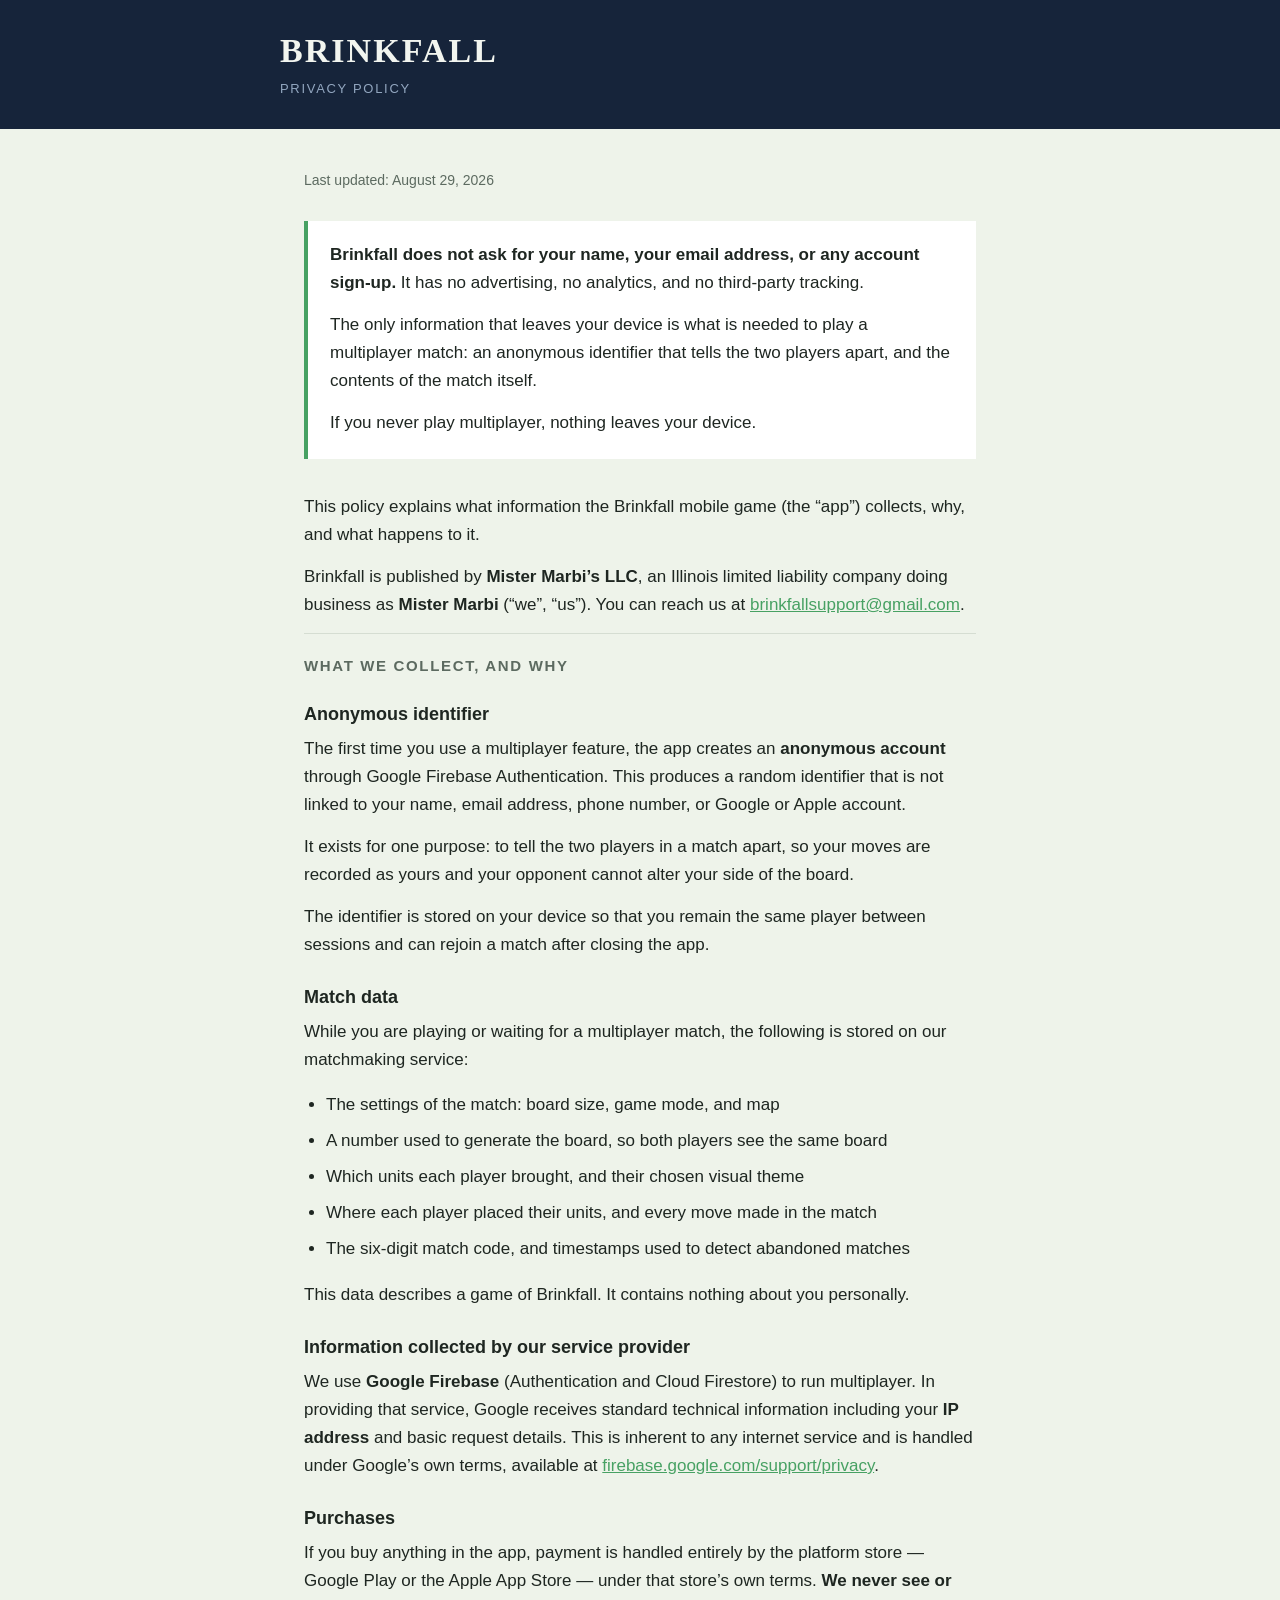
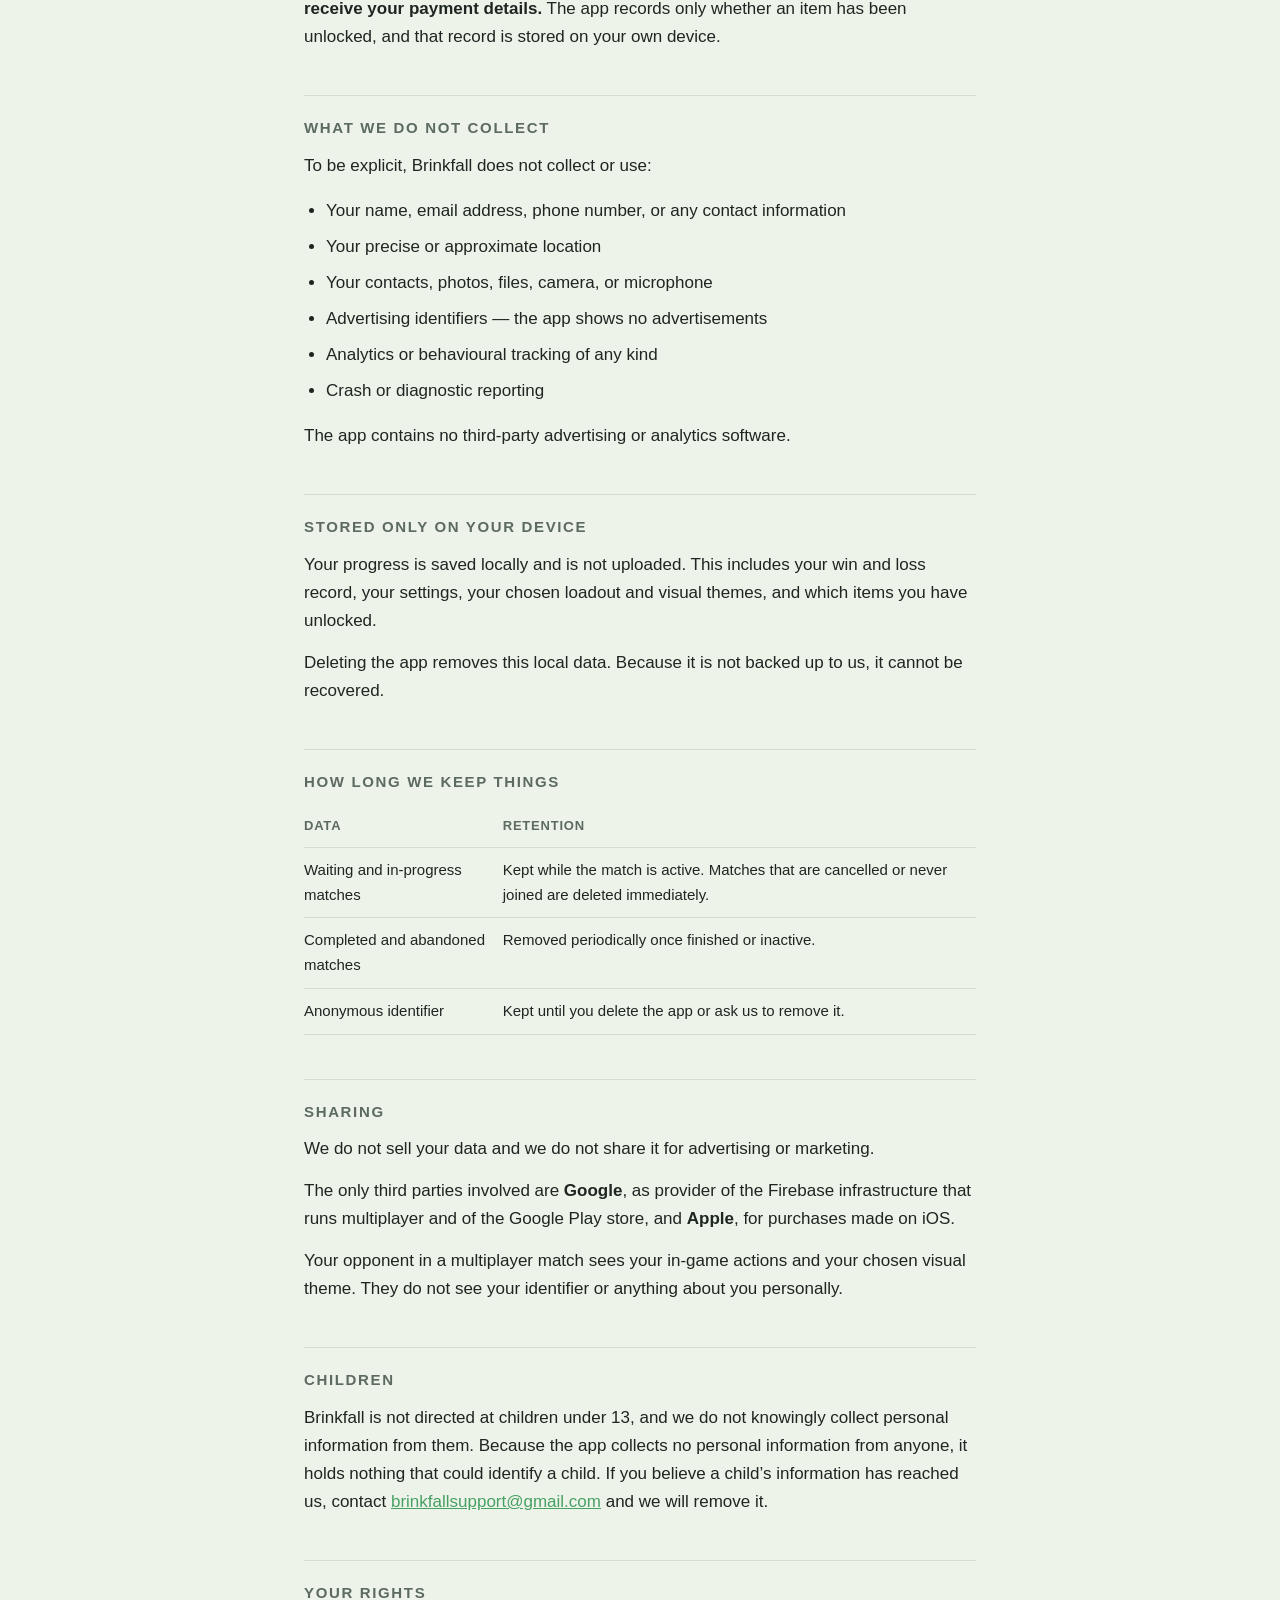
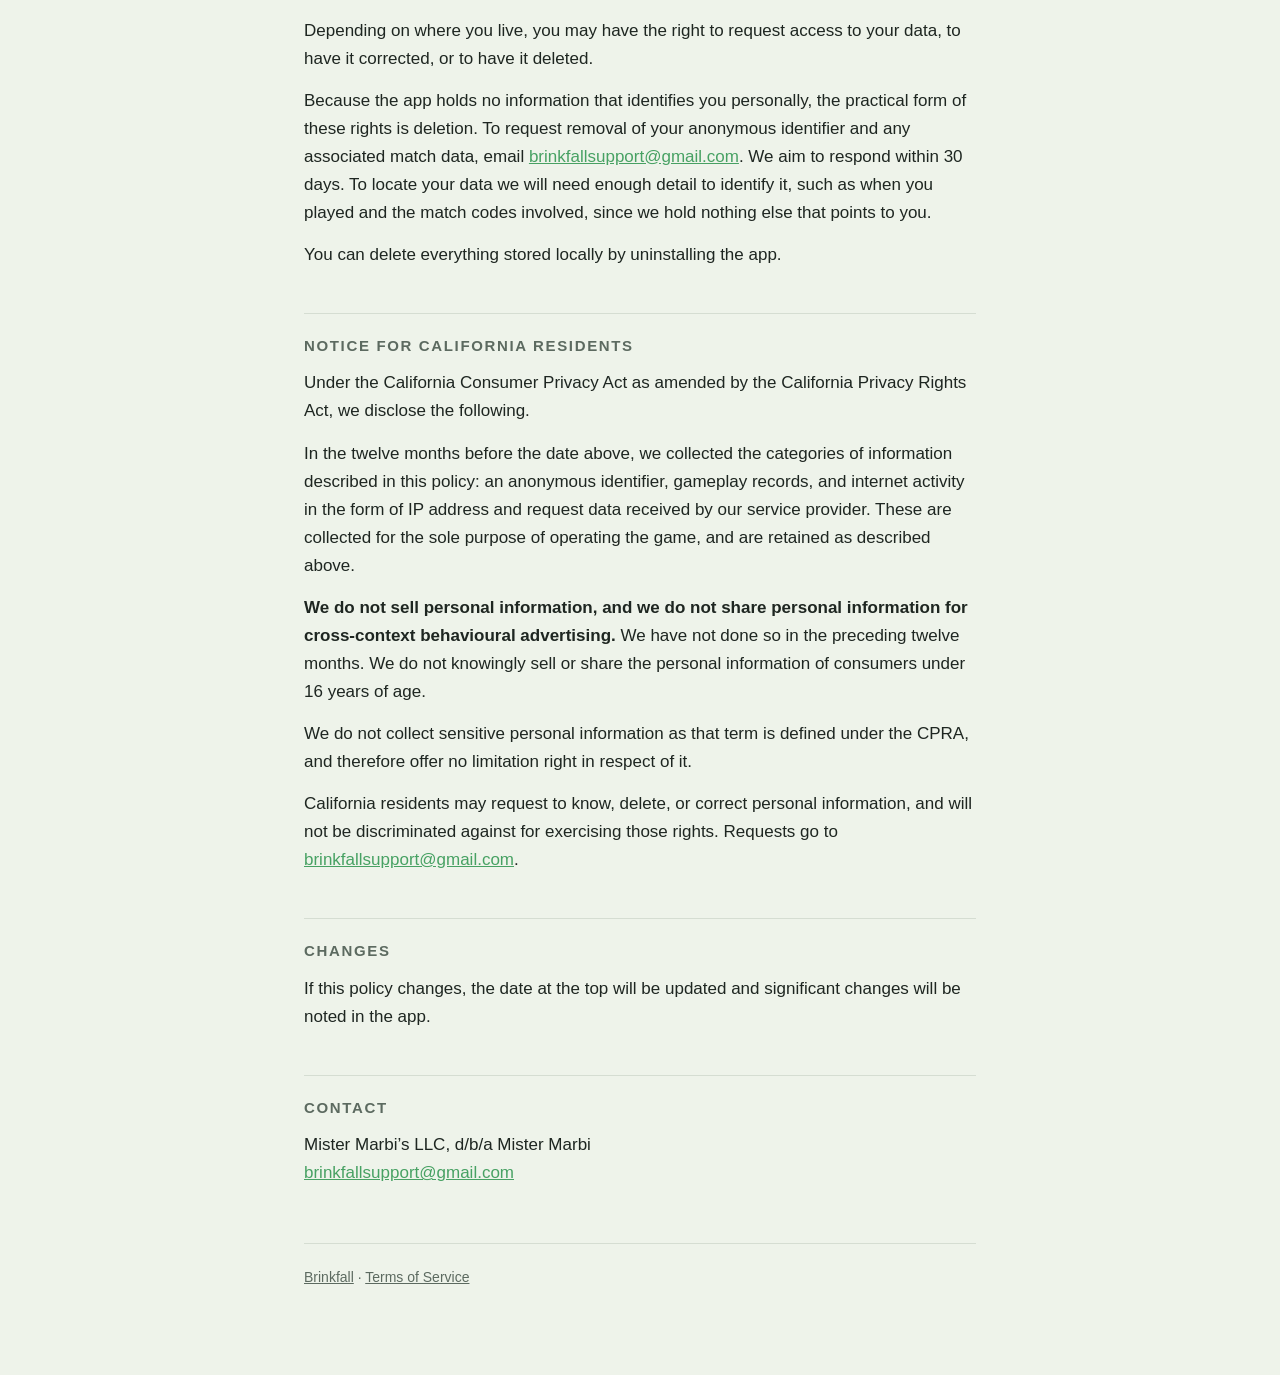
==== privacy.html @ cb11a03b "Add files via upload" ====
<!DOCTYPE html>
<html lang="en">
<head>
<meta charset="utf-8">
<meta name="viewport" content="width=device-width, initial-scale=1">
<title>Privacy Policy — Brinkfall</title>
<meta name="description" content="Privacy policy for the Brinkfall mobile game by Mister Marbi's LLC.">
<link rel="stylesheet" href="style.css">
</head>
<body>

<header>
  <div class="bar">
    <h1 class="wordmark"><a href="index.html">BRINKFALL</a></h1>
    <p class="doctype">Privacy Policy</p>
  </div>
</header>

<main>

<p class="updated">Last updated: August 29, 2026</p>

<div class="summary">
  <p><strong>Brinkfall does not ask for your name, your email address, or any
  account sign-up.</strong> It has no advertising, no analytics, and no
  third-party tracking.</p>
  <p>The only information that leaves your device is what is needed to play a
  multiplayer match: an anonymous identifier that tells the two players
  apart, and the contents of the match itself.</p>
  <p>If you never play multiplayer, nothing leaves your device.</p>
</div>

<p>This policy explains what information the Brinkfall mobile game (the
&ldquo;app&rdquo;) collects, why, and what happens to it.</p>

<p>Brinkfall is published by <strong>Mister Marbi&rsquo;s LLC</strong>, an
Illinois limited liability company doing business as <strong>Mister
Marbi</strong> (&ldquo;we&rdquo;, &ldquo;us&rdquo;). You can reach us at
<a href="mailto:brinkfallsupport@gmail.com">brinkfallsupport@gmail.com</a>.</p>

<h2>What we collect, and why</h2>

<h3>Anonymous identifier</h3>
<p>The first time you use a multiplayer feature, the app creates an
<strong>anonymous account</strong> through Google Firebase Authentication.
This produces a random identifier that is not linked to your name, email
address, phone number, or Google or Apple account.</p>
<p>It exists for one purpose: to tell the two players in a match apart, so
your moves are recorded as yours and your opponent cannot alter your side of
the board.</p>
<p>The identifier is stored on your device so that you remain the same player
between sessions and can rejoin a match after closing the app.</p>

<h3>Match data</h3>
<p>While you are playing or waiting for a multiplayer match, the following is
stored on our matchmaking service:</p>
<ul>
  <li>The settings of the match: board size, game mode, and map</li>
  <li>A number used to generate the board, so both players see the same board</li>
  <li>Which units each player brought, and their chosen visual theme</li>
  <li>Where each player placed their units, and every move made in the match</li>
  <li>The six-digit match code, and timestamps used to detect abandoned matches</li>
</ul>
<p>This data describes a game of Brinkfall. It contains nothing about you
personally.</p>

<h3>Information collected by our service provider</h3>
<p>We use <strong>Google Firebase</strong> (Authentication and Cloud
Firestore) to run multiplayer. In providing that service, Google receives
standard technical information including your <strong>IP address</strong> and
basic request details. This is inherent to any internet service and is
handled under Google&rsquo;s own terms, available at
<a href="https://firebase.google.com/support/privacy">firebase.google.com/support/privacy</a>.</p>

<h3>Purchases</h3>
<p>If you buy anything in the app, payment is handled entirely by the platform
store &mdash; Google Play or the Apple App Store &mdash; under that
store&rsquo;s own terms. <strong>We never see or receive your payment
details.</strong> The app records only whether an item has been unlocked, and
that record is stored on your own device.</p>

<h2>What we do not collect</h2>
<p>To be explicit, Brinkfall does not collect or use:</p>
<ul>
  <li>Your name, email address, phone number, or any contact information</li>
  <li>Your precise or approximate location</li>
  <li>Your contacts, photos, files, camera, or microphone</li>
  <li>Advertising identifiers &mdash; the app shows no advertisements</li>
  <li>Analytics or behavioural tracking of any kind</li>
  <li>Crash or diagnostic reporting</li>
</ul>
<p>The app contains no third-party advertising or analytics software.</p>

<h2>Stored only on your device</h2>
<p>Your progress is saved locally and is not uploaded. This includes your win
and loss record, your settings, your chosen loadout and visual themes, and
which items you have unlocked.</p>
<p>Deleting the app removes this local data. Because it is not backed up to
us, it cannot be recovered.</p>

<h2>How long we keep things</h2>
<table>
  <tr><th>Data</th><th>Retention</th></tr>
  <tr>
    <td>Waiting and in-progress matches</td>
    <td>Kept while the match is active. Matches that are cancelled or never
    joined are deleted immediately.</td>
  </tr>
  <tr>
    <td>Completed and abandoned matches</td>
    <td>Removed periodically once finished or inactive.</td>
  </tr>
  <tr>
    <td>Anonymous identifier</td>
    <td>Kept until you delete the app or ask us to remove it.</td>
  </tr>
</table>

<h2>Sharing</h2>
<p>We do not sell your data and we do not share it for advertising or
marketing.</p>
<p>The only third parties involved are <strong>Google</strong>, as provider of
the Firebase infrastructure that runs multiplayer and of the Google Play
store, and <strong>Apple</strong>, for purchases made on iOS.</p>
<p>Your opponent in a multiplayer match sees your in-game actions and your
chosen visual theme. They do not see your identifier or anything about you
personally.</p>

<h2>Children</h2>
<p>Brinkfall is not directed at children under 13, and we do not knowingly
collect personal information from them. Because the app collects no personal
information from anyone, it holds nothing that could identify a child. If you
believe a child&rsquo;s information has reached us, contact
<a href="mailto:brinkfallsupport@gmail.com">brinkfallsupport@gmail.com</a>
and we will remove it.</p>

<h2>Your rights</h2>
<p>Depending on where you live, you may have the right to request access to
your data, to have it corrected, or to have it deleted.</p>
<p>Because the app holds no information that identifies you personally, the
practical form of these rights is deletion. To request removal of your
anonymous identifier and any associated match data, email
<a href="mailto:brinkfallsupport@gmail.com">brinkfallsupport@gmail.com</a>.
We aim to respond within 30 days. To locate your data we will need enough
detail to identify it, such as when you played and the match codes involved,
since we hold nothing else that points to you.</p>
<p>You can delete everything stored locally by uninstalling the app.</p>

<h2>Notice for California residents</h2>
<p>Under the California Consumer Privacy Act as amended by the California
Privacy Rights Act, we disclose the following.</p>
<p>In the twelve months before the date above, we collected the categories of
information described in this policy: an anonymous identifier, gameplay
records, and internet activity in the form of IP address and request data
received by our service provider. These are collected for the sole purpose of
operating the game, and are retained as described above.</p>
<p><strong>We do not sell personal information, and we do not share personal
information for cross-context behavioural advertising.</strong> We have not
done so in the preceding twelve months. We do not knowingly sell or share the
personal information of consumers under 16 years of age.</p>
<p>We do not collect sensitive personal information as that term is defined
under the CPRA, and therefore offer no limitation right in respect of it.</p>
<p>California residents may request to know, delete, or correct personal
information, and will not be discriminated against for exercising those
rights. Requests go to
<a href="mailto:brinkfallsupport@gmail.com">brinkfallsupport@gmail.com</a>.</p>

<h2>Changes</h2>
<p>If this policy changes, the date at the top will be updated and significant
changes will be noted in the app.</p>

<h2>Contact</h2>
<p>Mister Marbi&rsquo;s LLC, d/b/a Mister Marbi<br>
<a href="mailto:brinkfallsupport@gmail.com">brinkfallsupport@gmail.com</a></p>

<footer>
  <p><a href="index.html">Brinkfall</a> &middot;
     <a href="terms.html">Terms of Service</a></p>
</footer>

</main>
</body>
</html>
---- style.css ----
:root {
  --night: #16243a;
  --ink: #1e2621;
  --ink-soft: #5c6a60;
  --paper: #eef3ea;
  --card: #ffffff;
  --green: #47a163;
  --rule: #d5ddd2;
}

* { box-sizing: border-box; }

html { -webkit-text-size-adjust: 100%; }

body {
  margin: 0;
  background: var(--paper);
  color: var(--ink);
  font: 400 17px/1.65 -apple-system, BlinkMacSystemFont, "Segoe UI", Roboto,
        "Helvetica Neue", Arial, sans-serif;
}

header {
  background: var(--night);
  padding: 34px 24px 30px;
}

.bar { max-width: 720px; margin: 0 auto; }

.wordmark {
  font: 700 34px/1 "Iowan Old Style", Palatino, "Palatino Linotype",
        Georgia, serif;
  letter-spacing: 0.06em;
  color: #f2f5ef;
  margin: 0;
}

.wordmark a { color: inherit; text-decoration: none; }

.doctype {
  margin: 10px 0 0;
  font-size: 13px;
  letter-spacing: 0.13em;
  text-transform: uppercase;
  color: #93a7c0;
}

main {
  max-width: 720px;
  margin: 0 auto;
  padding: 40px 24px 72px;
}

.updated {
  font-size: 14px;
  color: var(--ink-soft);
  margin: 0 0 28px;
}

h2 {
  font: 600 15px/1.3 -apple-system, BlinkMacSystemFont, "Segoe UI", Roboto,
        Arial, sans-serif;
  letter-spacing: 0.11em;
  text-transform: uppercase;
  color: var(--ink-soft);
  margin: 44px 0 14px;
  padding-top: 22px;
  border-top: 1px solid var(--rule);
}

main > h2:first-of-type { margin-top: 8px; }

h3 {
  font: 600 18px/1.4 -apple-system, BlinkMacSystemFont, "Segoe UI", Roboto,
        Arial, sans-serif;
  margin: 26px 0 8px;
}

p, li { margin: 0 0 14px; }
ul { padding-left: 22px; }
li { margin-bottom: 8px; }

strong { font-weight: 600; }

a { color: var(--green); }
a:focus-visible, .wordmark a:focus-visible {
  outline: 2px solid var(--green);
  outline-offset: 3px;
}

/* The one emphasised block per page: the plain-language summary. */
.summary {
  background: var(--card);
  border-left: 4px solid var(--green);
  padding: 20px 22px 8px;
  margin: 0 0 34px;
}
.summary p:last-child { margin-bottom: 14px; }

table {
  width: 100%;
  border-collapse: collapse;
  margin: 0 0 20px;
  font-size: 15px;
}
th, td {
  text-align: left;
  padding: 10px 12px 10px 0;
  border-bottom: 1px solid var(--rule);
  vertical-align: top;
}
th {
  font-weight: 600;
  font-size: 13px;
  letter-spacing: 0.06em;
  text-transform: uppercase;
  color: var(--ink-soft);
}

.caps {
  background: var(--card);
  border: 1px solid var(--rule);
  padding: 16px 18px 4px;
  font-size: 15px;
}

footer {
  border-top: 1px solid var(--rule);
  margin-top: 56px;
  padding-top: 22px;
  font-size: 14px;
  color: var(--ink-soft);
}
footer a { color: var(--ink-soft); }

@media (max-width: 520px) {
  body { font-size: 16px; }
  .wordmark { font-size: 27px; }
  main { padding: 32px 20px 56px; }
}
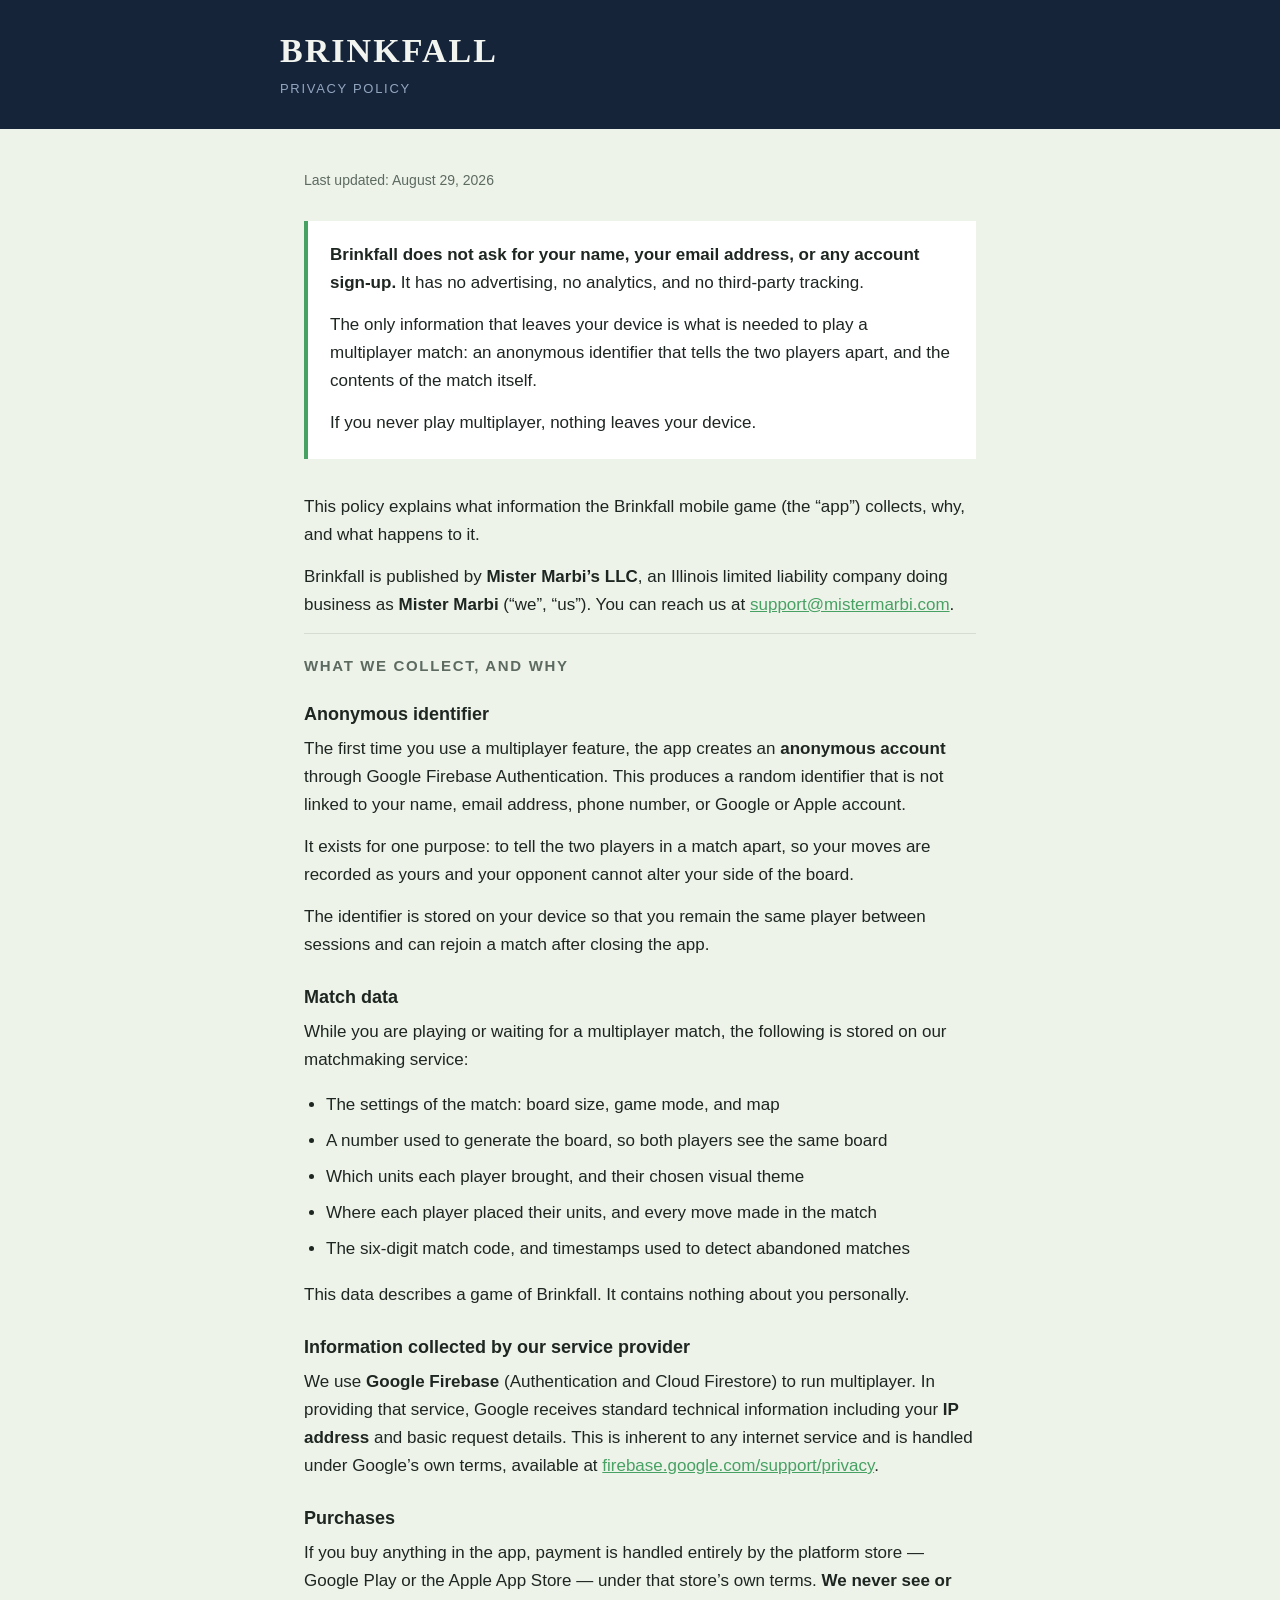
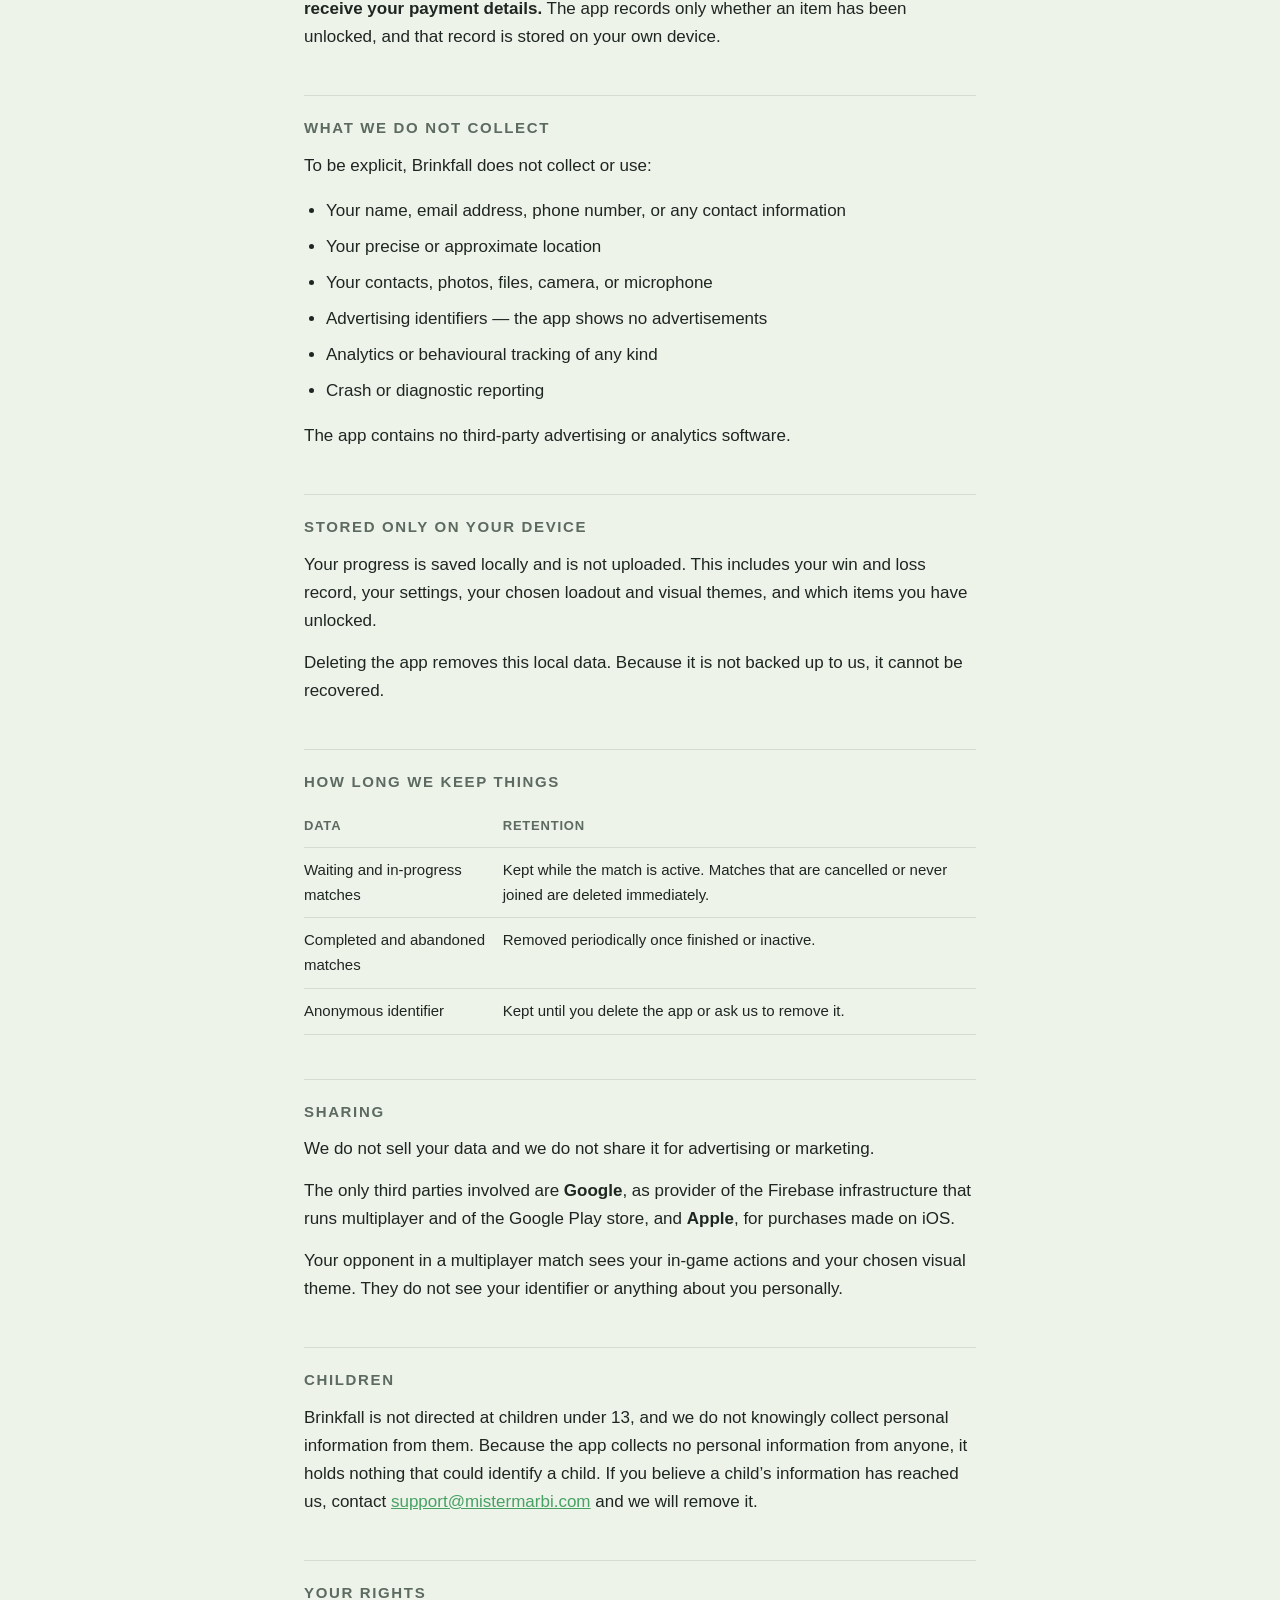
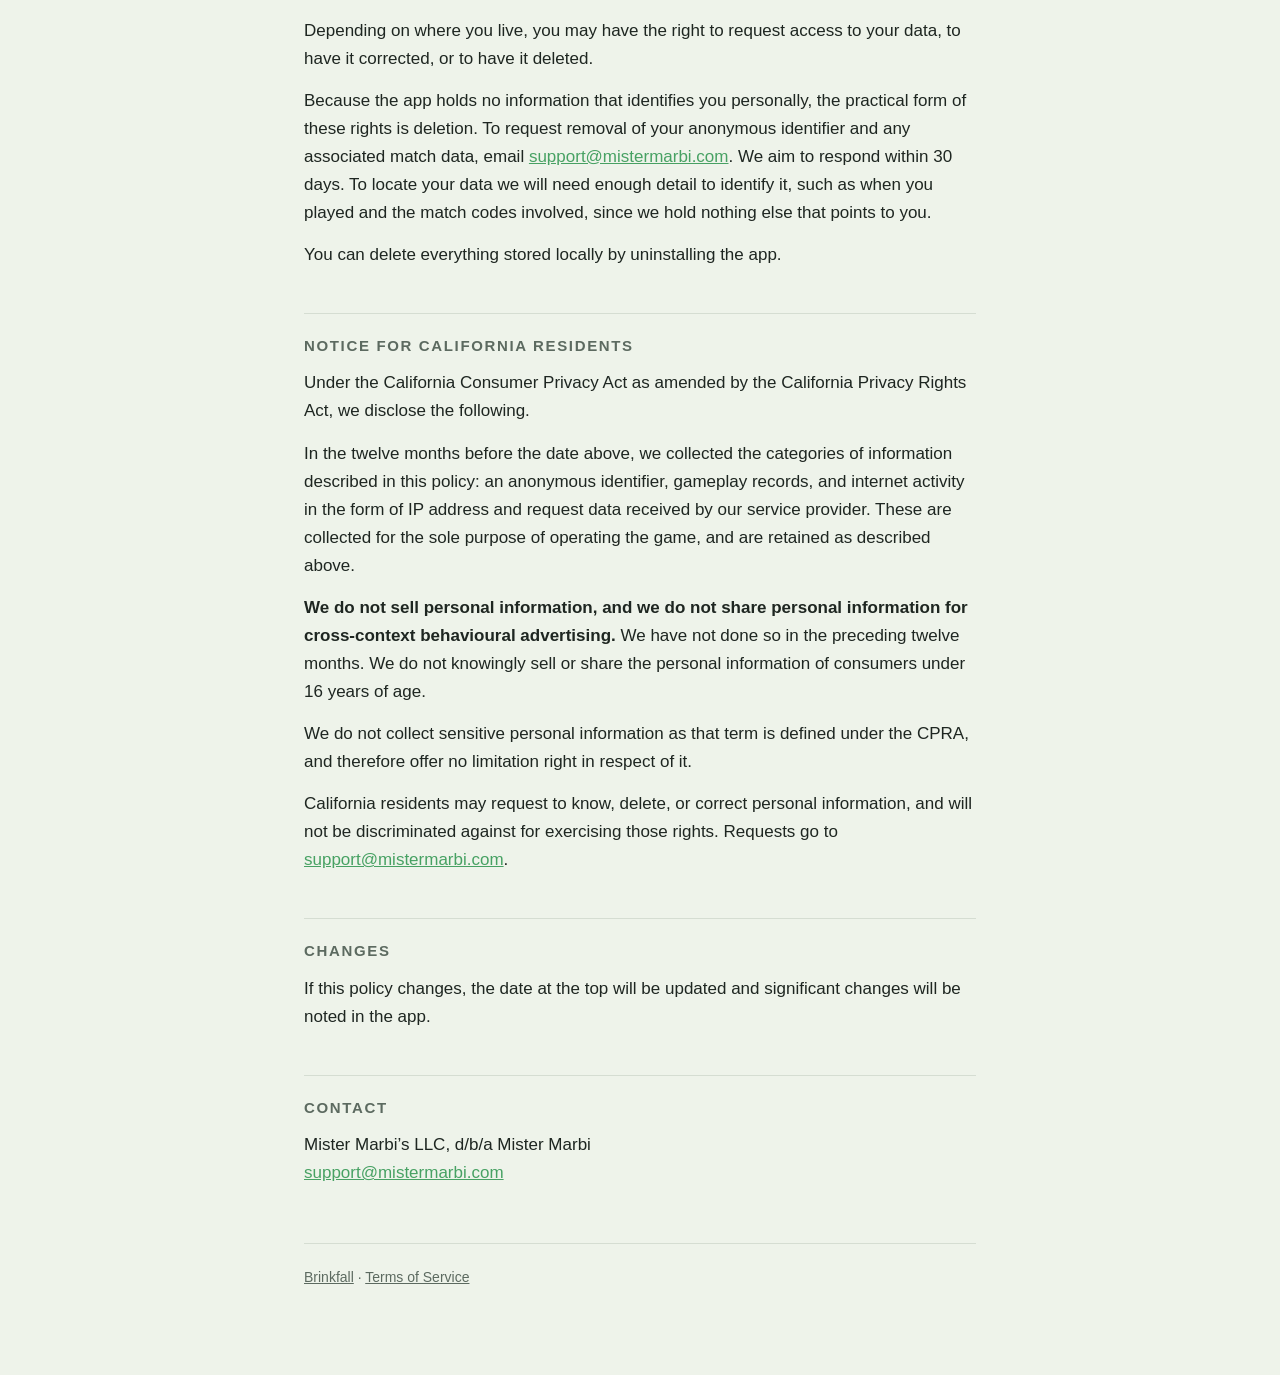
==== commit 591b1467: "Update privacy.html" ====
--- a/privacy.html
+++ b/privacy.html
@@ -36,7 +36,7 @@
 <p>Brinkfall is published by <strong>Mister Marbi&rsquo;s LLC</strong>, an
 Illinois limited liability company doing business as <strong>Mister
 Marbi</strong> (&ldquo;we&rdquo;, &ldquo;us&rdquo;). You can reach us at
-<a href="mailto:brinkfallsupport@gmail.com">brinkfallsupport@gmail.com</a>.</p>
+<a href="mailto:support@mistermarbi.com">support@mistermarbi.com</a>.</p>
 
 <h2>What we collect, and why</h2>
 
@@ -131,7 +131,7 @@
 collect personal information from them. Because the app collects no personal
 information from anyone, it holds nothing that could identify a child. If you
 believe a child&rsquo;s information has reached us, contact
-<a href="mailto:brinkfallsupport@gmail.com">brinkfallsupport@gmail.com</a>
+<a href="mailto:support@mistermarbi.com">support@mistermarbi.com</a>
 and we will remove it.</p>
 
 <h2>Your rights</h2>
@@ -140,7 +140,7 @@
 <p>Because the app holds no information that identifies you personally, the
 practical form of these rights is deletion. To request removal of your
 anonymous identifier and any associated match data, email
-<a href="mailto:brinkfallsupport@gmail.com">brinkfallsupport@gmail.com</a>.
+<a href="mailto:support@mistermarbi.com">support@mistermarbi.com</a>.
 We aim to respond within 30 days. To locate your data we will need enough
 detail to identify it, such as when you played and the match codes involved,
 since we hold nothing else that points to you.</p>
@@ -163,7 +163,7 @@
 <p>California residents may request to know, delete, or correct personal
 information, and will not be discriminated against for exercising those
 rights. Requests go to
-<a href="mailto:brinkfallsupport@gmail.com">brinkfallsupport@gmail.com</a>.</p>
+<a href="mailto:support@mistermarbi.com">support@mistermarbi.com</a>.</p>
 
 <h2>Changes</h2>
 <p>If this policy changes, the date at the top will be updated and significant
@@ -171,7 +171,7 @@
 
 <h2>Contact</h2>
 <p>Mister Marbi&rsquo;s LLC, d/b/a Mister Marbi<br>
-<a href="mailto:brinkfallsupport@gmail.com">brinkfallsupport@gmail.com</a></p>
+<a href="mailto:support@mistermarbi.com">support@mistermarbi.com</a></p>
 
 <footer>
   <p><a href="index.html">Brinkfall</a> &middot;
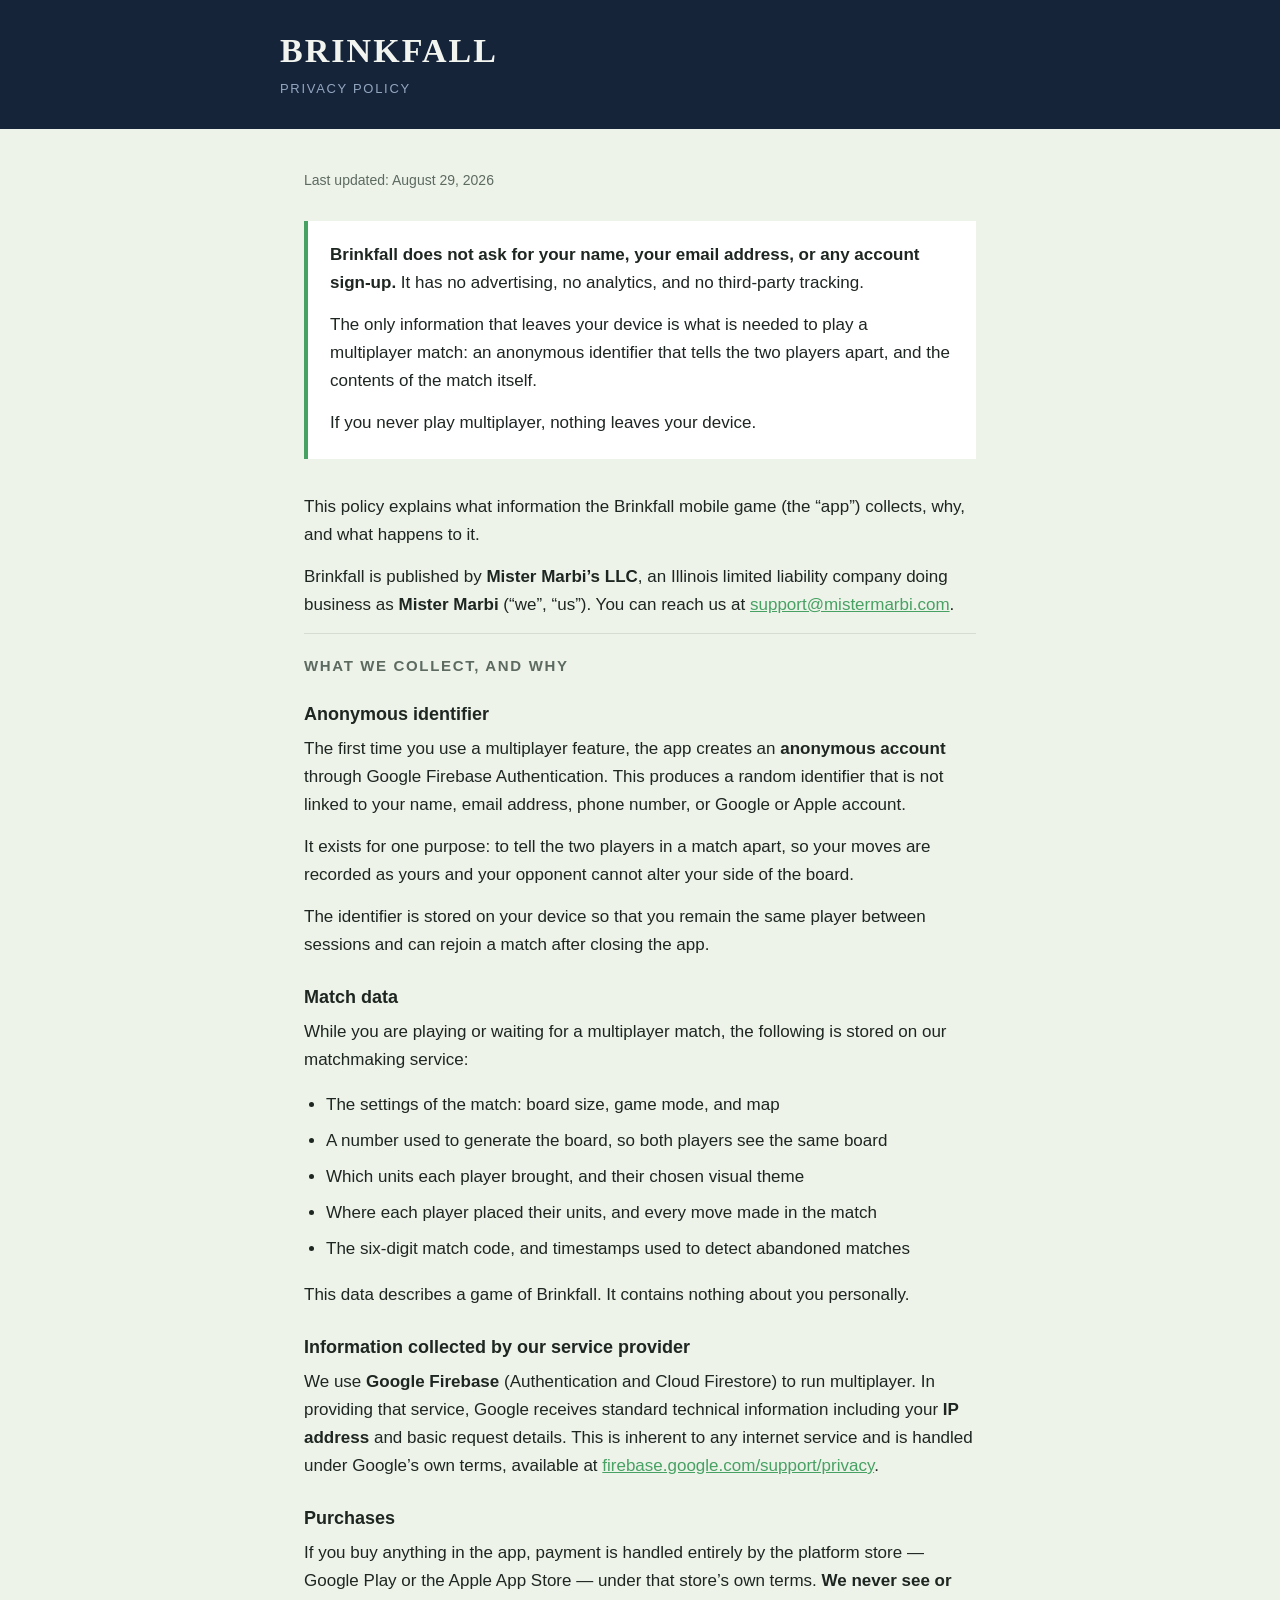
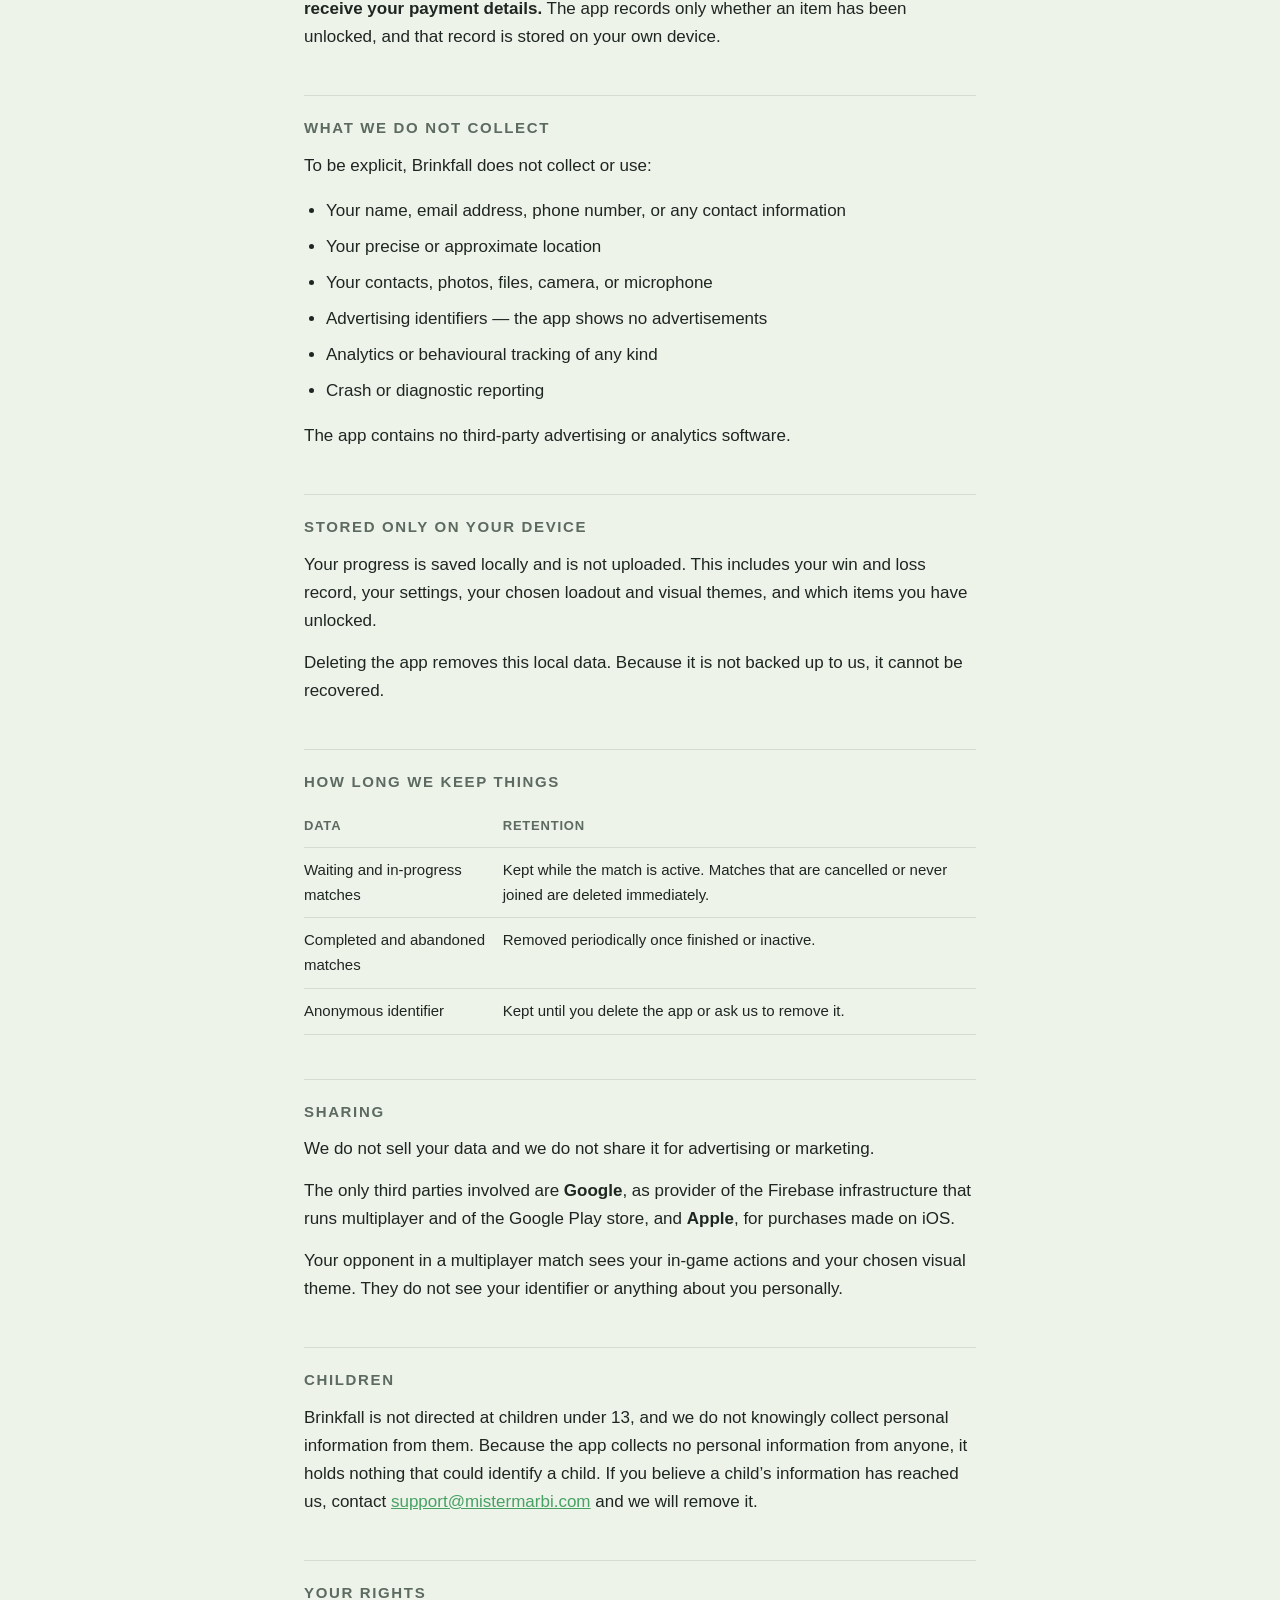
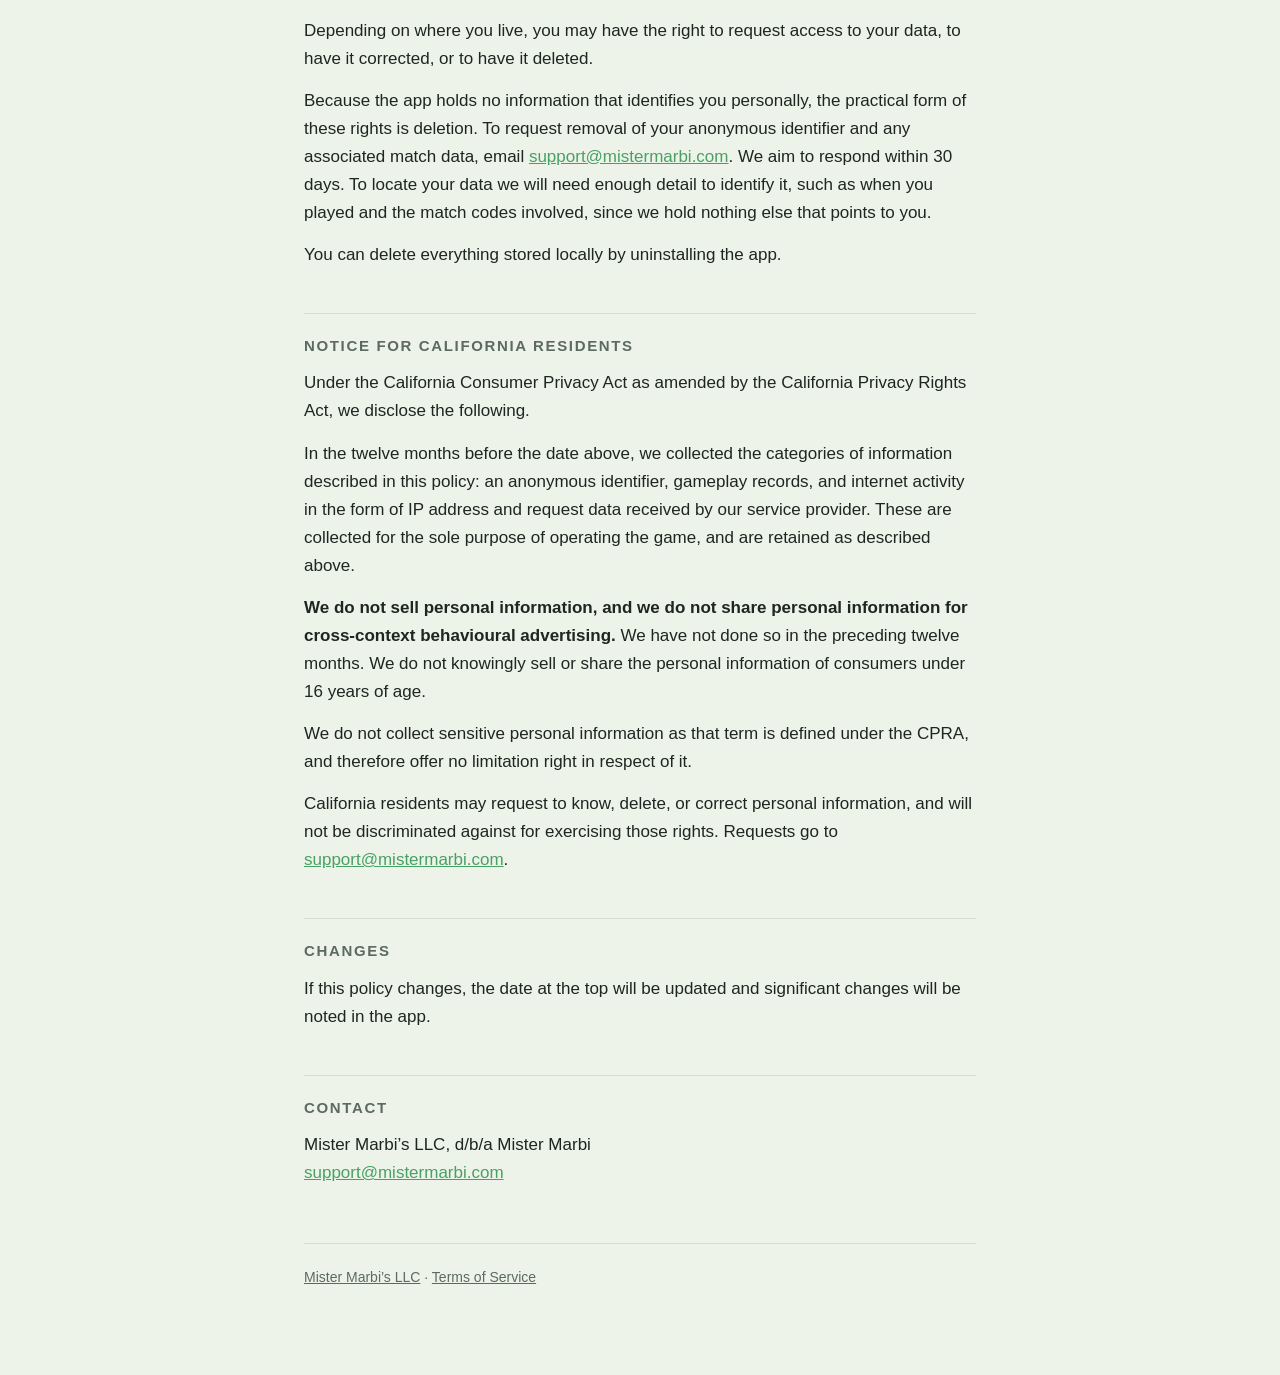
==== commit 505b01bc: "Update privacy.html" ====
--- a/privacy.html
+++ b/privacy.html
@@ -174,7 +174,7 @@
 <a href="mailto:support@mistermarbi.com">support@mistermarbi.com</a></p>
 
 <footer>
-  <p><a href="index.html">Brinkfall</a> &middot;
+  <p><a href="index.html">Mister Marbi&rsquo;s LLC</a> &middot;
      <a href="terms.html">Terms of Service</a></p>
 </footer>
 
